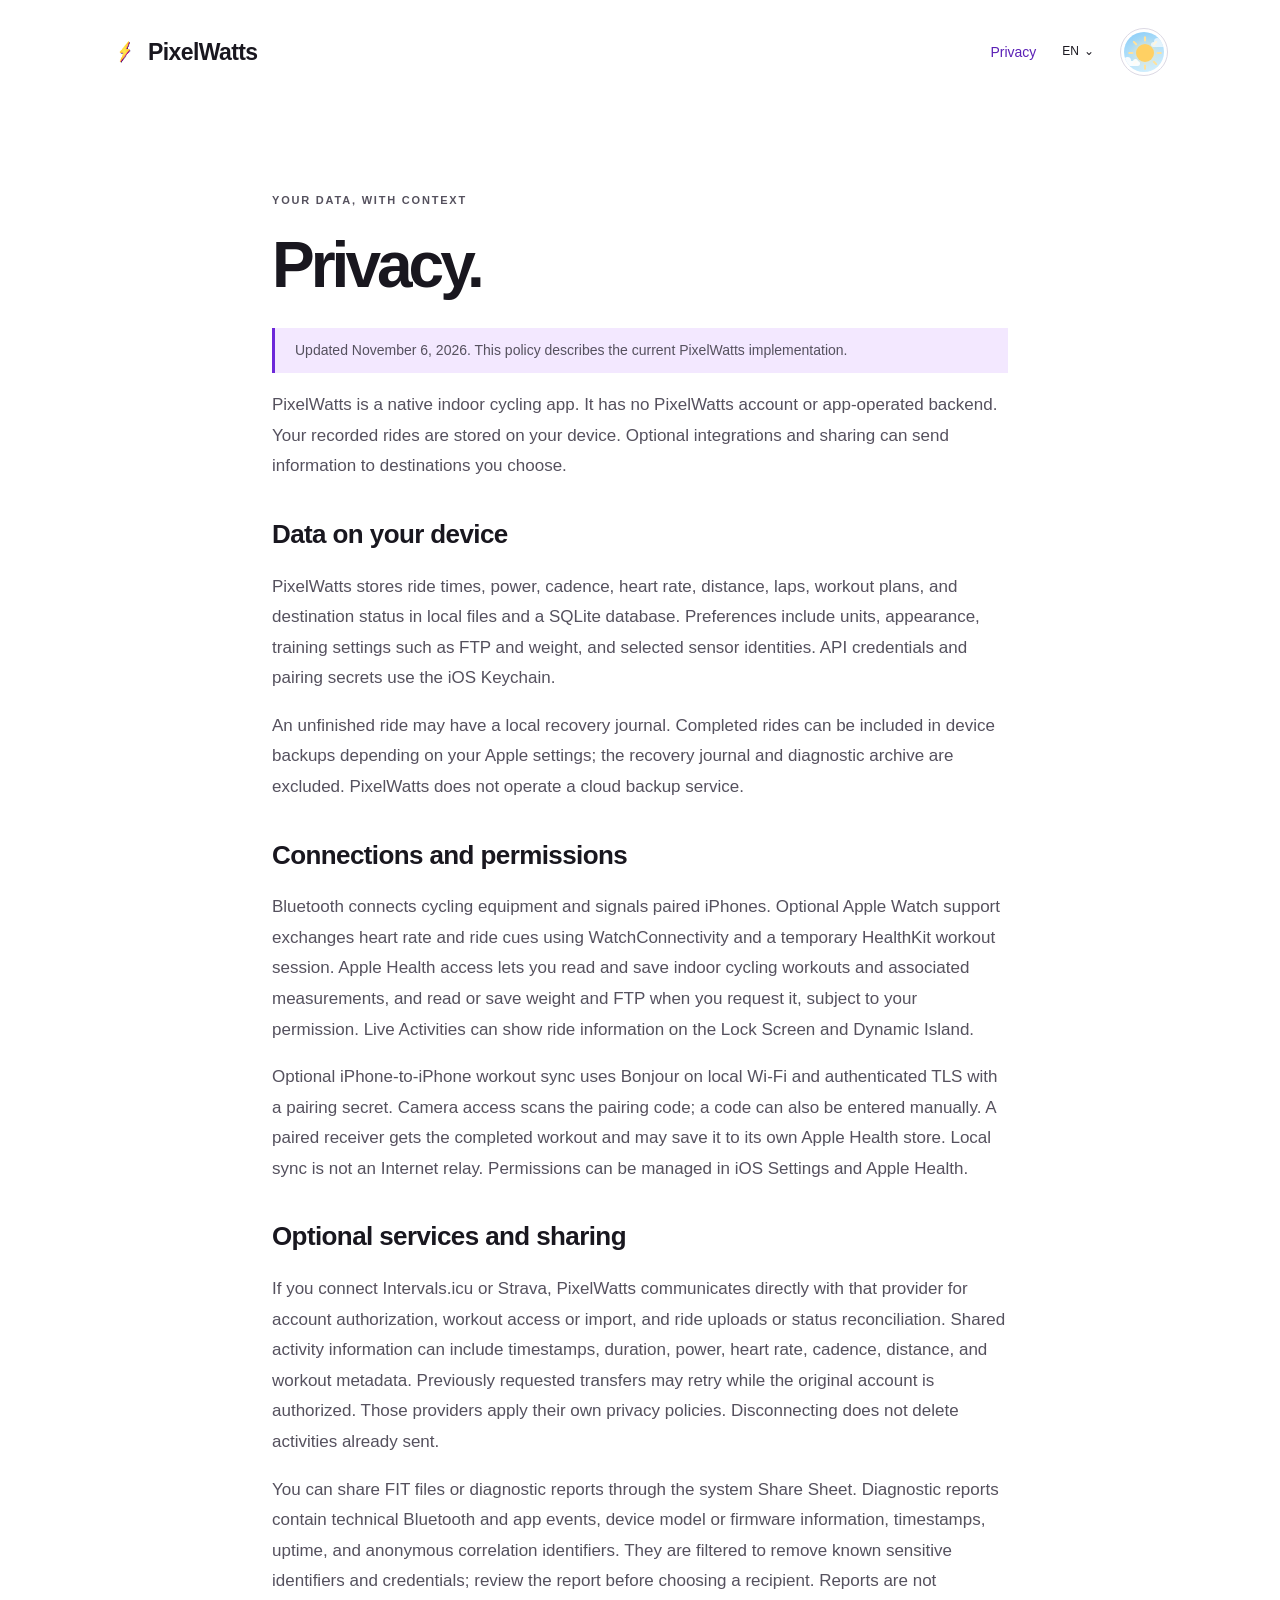
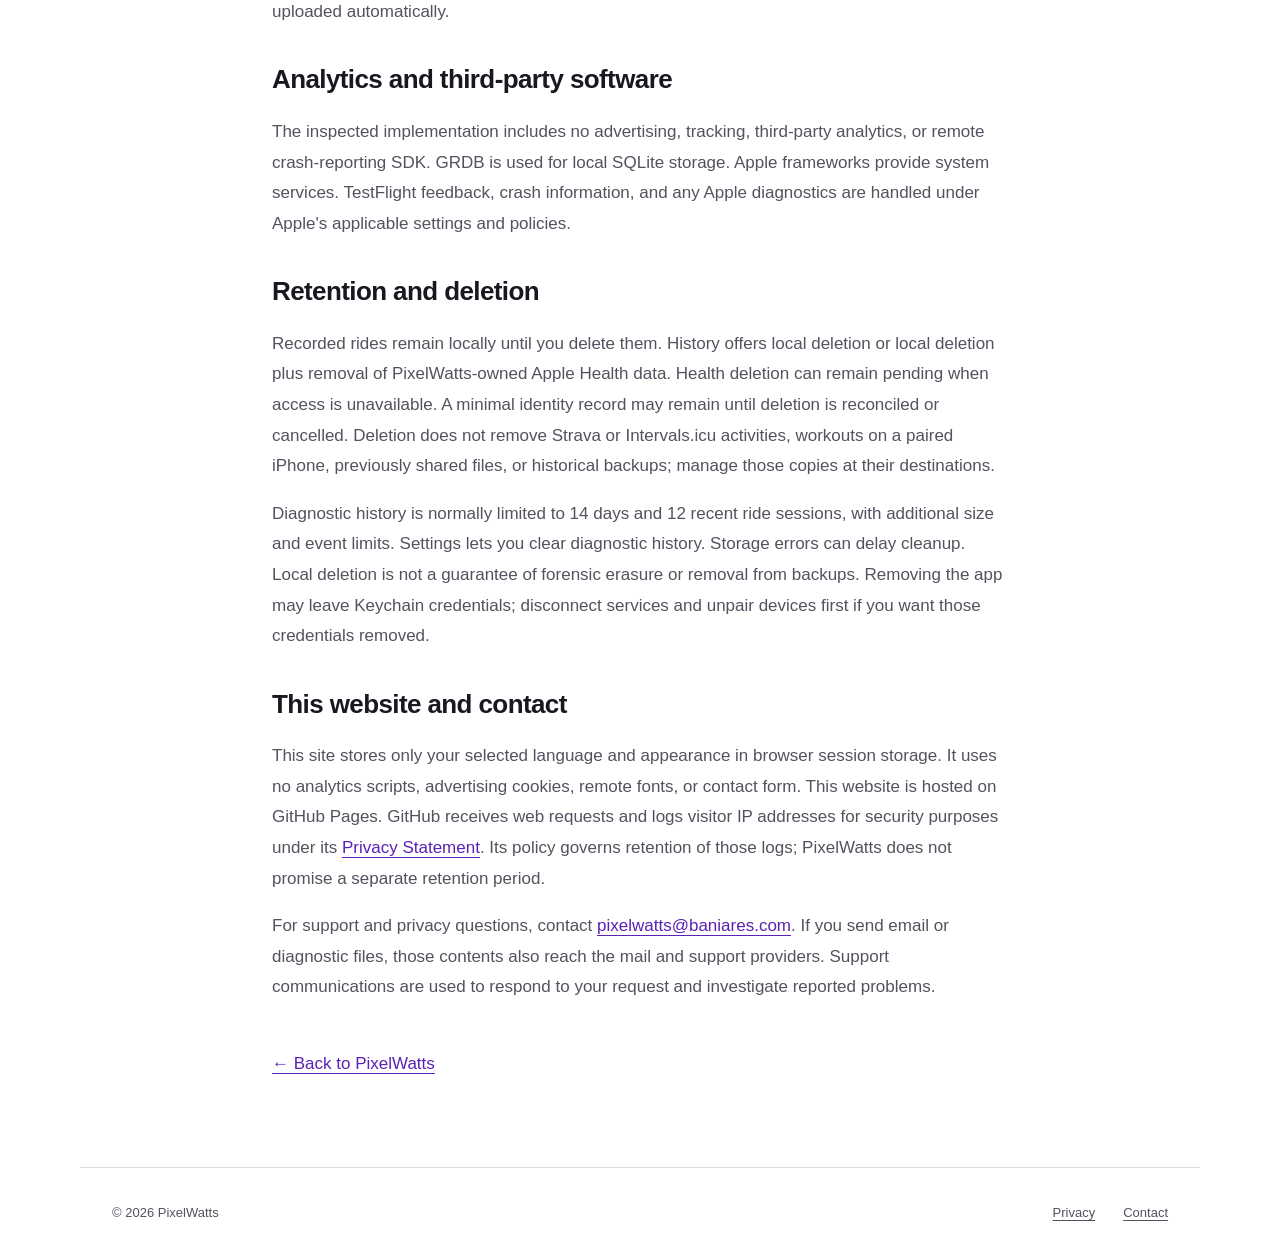
==== privacy/index.html @ 8589be97 "Publish PixelWatts landing page and privacy policy" ====
<!doctype html>
<html lang="en" data-page="privacy">
<head>
  <meta charset="utf-8">
  <meta name="viewport" content="width=device-width,initial-scale=1">
  <meta name="color-scheme" content="light dark">
  <meta name="description" content="How PixelWatts stores workout data, connects to optional services, and handles permissions and deletion.">
  <title>Privacy — PixelWatts</title>
  <link rel="icon" href="/assets/icon-light.png">
  <link rel="stylesheet" href="/style.css">
  <link rel="stylesheet" href="/assets/selectors.css">
  <script src="/assets/language.js"></script>
  <script src="/preferences.js"></script>
</head>
<body>
  <a class="skip" href="#main">Skip to content</a>
  <header class="shell">
    <a class="wordmark" href="/?lang=en" aria-label="PixelWatts home"><img src="/assets/bolt.png" alt="" width="26" height="26">PixelWatts</a>
    <nav aria-label="Main navigation"><a href="/privacy/?lang=en">Privacy</a>
<details class="language-menu"><summary aria-label="Choose language">EN <span aria-hidden="true">⌄</span></summary><div><a data-language-link="en" href="/privacy/?lang=en" lang="en" aria-current="page">English</a><a data-language-link="es-MX" href="/es/privacy/" lang="es-MX">Español (México)</a></div></details>
<button type="button" class="mode-toggle sky-toggle" role="switch" aria-label="Dark mode" aria-checked="false" data-toggle-mode hidden><span class="sky" aria-hidden="true"><span class="day-sky"></span><span class="night-sky"></span><span class="stars"><i></i><i></i><i></i><i></i><i></i></span><svg class="sun-rays" viewBox="0 0 40 40" fill="none"><path d="M20 5v3m0 24v3M5 20h3m24 0h3M9.4 9.4l2.2 2.2m16.8 16.8 2.2 2.2M9.4 30.6l2.2-2.2m16.8-16.8 2.2-2.2" stroke="currentColor" stroke-width="2" stroke-linecap="round"/></svg><span class="orb"></span><span class="moon-cutout"></span><span class="cloud cloud-one"></span><span class="cloud cloud-two"></span></span></button>
</nav>
  </header>
  <main id="main" class="policy shell">
    <p class="eyebrow">YOUR DATA, WITH CONTEXT</p>
    <h1>Privacy.</h1>
    <p class="notice">Updated November 6, 2026. This policy describes the current PixelWatts implementation.</p>
    <div id="policy-content">
      <p>PixelWatts is a native indoor cycling app. It has no PixelWatts account or app-operated backend. Your recorded rides are stored on your device. Optional integrations and sharing can send information to destinations you choose.</p>
      <h2>Data on your device</h2>
      <p>PixelWatts stores ride times, power, cadence, heart rate, distance, laps, workout plans, and destination status in local files and a SQLite database. Preferences include units, appearance, training settings such as FTP and weight, and selected sensor identities. API credentials and pairing secrets use the iOS Keychain.</p>
      <p>An unfinished ride may have a local recovery journal. Completed rides can be included in device backups depending on your Apple settings; the recovery journal and diagnostic archive are excluded. PixelWatts does not operate a cloud backup service.</p>
      <h2>Connections and permissions</h2>
      <p>Bluetooth connects cycling equipment and signals paired iPhones. Optional Apple Watch support exchanges heart rate and ride cues using WatchConnectivity and a temporary HealthKit workout session. Apple Health access lets you read and save indoor cycling workouts and associated measurements, and read or save weight and FTP when you request it, subject to your permission. Live Activities can show ride information on the Lock Screen and Dynamic Island.</p>
      <p>Optional iPhone-to-iPhone workout sync uses Bonjour on local Wi-Fi and authenticated TLS with a pairing secret. Camera access scans the pairing code; a code can also be entered manually. A paired receiver gets the completed workout and may save it to its own Apple Health store. Local sync is not an Internet relay. Permissions can be managed in iOS Settings and Apple Health.</p>
      <h2>Optional services and sharing</h2>
      <p>If you connect Intervals.icu or Strava, PixelWatts communicates directly with that provider for account authorization, workout access or import, and ride uploads or status reconciliation. Shared activity information can include timestamps, duration, power, heart rate, cadence, distance, and workout metadata. Previously requested transfers may retry while the original account is authorized. Those providers apply their own privacy policies. Disconnecting does not delete activities already sent.</p>
      <p>You can share FIT files or diagnostic reports through the system Share Sheet. Diagnostic reports contain technical Bluetooth and app events, device model or firmware information, timestamps, uptime, and anonymous correlation identifiers. They are filtered to remove known sensitive identifiers and credentials; review the report before choosing a recipient. Reports are not uploaded automatically.</p>
      <h2>Analytics and third-party software</h2>
      <p>The inspected implementation includes no advertising, tracking, third-party analytics, or remote crash-reporting SDK. GRDB is used for local SQLite storage. Apple frameworks provide system services. TestFlight feedback, crash information, and any Apple diagnostics are handled under Apple's applicable settings and policies.</p>
      <h2>Retention and deletion</h2>
      <p>Recorded rides remain locally until you delete them. History offers local deletion or local deletion plus removal of PixelWatts-owned Apple Health data. Health deletion can remain pending when access is unavailable. A minimal identity record may remain until deletion is reconciled or cancelled. Deletion does not remove Strava or Intervals.icu activities, workouts on a paired iPhone, previously shared files, or historical backups; manage those copies at their destinations.</p>
      <p>Diagnostic history is normally limited to 14 days and 12 recent ride sessions, with additional size and event limits. Settings lets you clear diagnostic history. Storage errors can delay cleanup. Local deletion is not a guarantee of forensic erasure or removal from backups. Removing the app may leave Keychain credentials; disconnect services and unpair devices first if you want those credentials removed.</p>
      <h2>This website and contact</h2>
      <p>This site stores only your selected language and appearance in browser session storage. It uses no analytics scripts, advertising cookies, remote fonts, or contact form. This website is hosted on GitHub Pages. GitHub receives web requests and logs visitor IP addresses for security purposes under its <a href="https://docs.github.com/en/site-policy/privacy-policies/github-general-privacy-statement">Privacy Statement</a>. Its policy governs retention of those logs; PixelWatts does not promise a separate retention period.</p>
      <p>For support and privacy questions, contact <a href="mailto:pixelwatts@baniares.com">pixelwatts@baniares.com</a>. If you send email or diagnostic files, those contents also reach the mail and support providers. Support communications are used to respond to your request and investigate reported problems.</p>
    </div>
    <a class="back" href="/?lang=en">← Back to PixelWatts</a>
  </main>
  <footer class="shell"><span>© 2026 PixelWatts</span><a href="/privacy/?lang=en">Privacy</a><a href="mailto:pixelwatts@baniares.com">Contact</a></footer>
</body>
</html>
---- style.css ----
:root{color-scheme:light;--bg:#fff;--surface:#ebf0f8;--warm:#fff9ee;--text:#19171f;--muted:#55515e;--accent:#6d28d9;--strong:#5b21b6;--line:#dcd9e4;--tint:#f3e8ff;font-family:-apple-system,BlinkMacSystemFont,"Segoe UI",sans-serif}
:root[data-appearance=dark]{color-scheme:dark;--bg:#121116;--surface:#1e2029;--warm:#242028;--text:#f6f3fa;--muted:#bcb7c8;--accent:#a78bfa;--strong:#c4b5fd;--line:#37313f;--tint:#24143d}
@media(prefers-color-scheme:dark){:root[data-appearance=system]{color-scheme:dark;--bg:#121116;--surface:#1e2029;--warm:#242028;--text:#f6f3fa;--muted:#bcb7c8;--accent:#a78bfa;--strong:#c4b5fd;--line:#37313f;--tint:#24143d}}
*{box-sizing:border-box}body{margin:0;background:var(--bg);color:var(--text);font-size:17px;line-height:1.6}a{color:var(--strong);text-underline-offset:.22em}button,select{font:inherit;color:inherit}button,a,select{-webkit-tap-highlight-color:transparent}button,select{cursor:pointer}a:focus-visible,button:focus-visible,select:focus-visible{outline:3px solid var(--accent);outline-offset:5px}.shell{max-width:1120px;margin:auto;padding-left:32px;padding-right:32px}header{min-height:104px;display:flex;align-items:center;justify-content:space-between;gap:24px}.wordmark{display:flex;align-items:center;gap:10px;font-weight:750;text-decoration:none;color:var(--text);letter-spacing:-.6px;font-size:23px}.wordmark img,.closing img{object-fit:contain}nav{display:flex;gap:8px}select{border:1px solid var(--line);background:var(--bg);border-radius:12px;min-height:44px;padding:0 12px;font-size:14px}.hero{display:grid;grid-template-columns:1.15fr 1fr;align-items:center;gap:68px;padding-top:72px;padding-bottom:120px}.eyebrow{font-size:11px;letter-spacing:1.8px;font-weight:750;color:var(--strong);margin-top:32px}h1{font-size:clamp(58px,6.4vw,86px);line-height:1.02;letter-spacing:-4px;margin:22px 0 28px;font-weight:760}.lead{font-size:21px;line-height:1.55;max-width:410px;color:var(--muted)}.cta{display:inline-flex;align-items:center;justify-content:center;background:var(--tint);color:var(--strong);border:1px solid var(--line);padding:11px 24px;border-radius:100px;font-size:16px;font-weight:650;margin:20px 0 6px}.quiet{font-size:13px;color:var(--muted);max-width:370px}.details{border-top:1px solid var(--line);padding-top:45px;padding-bottom:65px}h2{font-size:clamp(32px,4vw,49px);letter-spacing:-1.8px;line-height:1.15;font-weight:700;margin-top:18px}.feature-list{margin-top:50px;display:grid;grid-template-columns:repeat(3,1fr);gap:44px}.feature-list article{display:flex;gap:14px}.number{font-family:ui-monospace,monospace;font-size:12px;color:var(--accent);margin-top:4px}h3{font-size:19px;letter-spacing:-.4px;line-height:1.3;margin:0}.feature-list p{color:var(--muted);font-size:15px;line-height:1.7}.closing{padding-top:70px;padding-bottom:95px;text-align:center}.closing h2{margin-bottom:12px}.closing p{color:var(--muted);font-size:16px}footer{display:flex;align-items:center;justify-content:flex-end;gap:28px;border-top:1px solid var(--line);min-height:92px;font-size:13px;color:var(--muted)}footer span{margin-right:auto}footer a{color:var(--muted)}.policy{max-width:800px;padding-top:55px;padding-bottom:90px}.policy h1{font-size:64px;margin-bottom:30px}.policy h2{font-size:26px;letter-spacing:-.6px;margin-top:38px}.policy p{color:var(--muted);line-height:1.8}.notice{border-left:3px solid var(--accent);padding:10px 20px;background:var(--tint);font-size:14px}.back{display:inline-block;margin-top:30px}.skip{position:absolute;top:-100px;left:20px;padding:12px 20px;background:var(--bg);z-index:5}.skip:focus{top:10px}.sr-only{position:absolute;width:1px;height:1px;padding:0;margin:-1px;overflow:hidden;clip:rect(0,0,0,0);white-space:nowrap;border:0}
:root{--canvas:var(--bg);--theme-surface:var(--tint)}
nav{align-items:center;gap:16px}nav>a{font-size:14px;text-decoration:none}
.app-showcase{display:flex;flex-direction:column;align-items:center;justify-content:center;padding:32px 0;text-align:center}.product-icon{width:min(100%,280px);height:auto;border-radius:23%;display:block}.app-showcase p{font-weight:700;font-size:21px;letter-spacing:-.5px;margin:28px 0 0}.app-showcase span{display:block;color:var(--muted);font-size:14px;font-weight:400;letter-spacing:0;margin-top:5px}
h1,h2{white-space:pre-line}
@media(max-width:800px){.hero{gap:35px;padding-top:40px}.shell{padding-left:24px;padding-right:24px}h1{letter-spacing:-3px}.feature-list{grid-template-columns:1fr;gap:28px}.feature-list article{max-width:600px}.hero{padding-bottom:80px}}
@media(max-width:600px){header{flex-wrap:wrap;gap:14px;padding-top:22px;padding-bottom:12px}.wordmark{font-size:21px}nav{gap:6px}select{padding:0 7px;font-size:13px}.hero{grid-template-columns:1fr;gap:50px;padding-top:35px}.intro{max-width:420px}.closing{padding-top:40px;padding-bottom:65px}.policy{padding-top:30px}footer{gap:20px;flex-wrap:wrap;padding-top:20px;padding-bottom:20px}.eyebrow{font-size:10px}}
@media(prefers-reduced-motion:reduce){*,*::before,*::after{animation:none!important;transition:none!important;scroll-behavior:auto!important}}
---- assets/selectors.css ----
/* Selector markup and styling reused from Baniares/FitxFat-website. */
.mode-toggle { font: inherit; font-size: 12px; padding: 10px 13px; border: 1px solid var(--line); color: var(--text); background: var(--canvas); border-radius: 999px; cursor: pointer; white-space: nowrap; }
.mode-toggle:focus-visible { outline: 3px solid var(--accent); outline-offset: 6px; }
/* A quiet, self-contained day/night scene. Motion happens only when appearance changes. */
.sky-toggle { width: 48px; height: 48px; padding: 0; display: inline-grid; place-items: center; border-radius: 50%; position: relative; overflow: hidden; flex-shrink: 0; background: var(--canvas); }
.sky-toggle[hidden] { display: none; }
.sky-toggle:hover { background: var(--theme-surface); }
.sky { position: absolute; inset: 3px; border-radius: 50%; overflow: hidden; isolation: isolate; }
.day-sky, .night-sky { position: absolute; inset: 0; }
.day-sky { background: linear-gradient(160deg, #8acdf8, #d8f2ff); }
.night-sky { background: #14223c; opacity: 0; transition: opacity .55s ease; }
.orb { position: absolute; width: 18px; height: 18px; border-radius: 50%; left: 12px; top: 12px; background: #ffd063; box-shadow: 0 0 12px #ffeab5; transition: background .5s ease, box-shadow .5s ease, transform .6s cubic-bezier(.22,.8,.25,1); }
.sun-rays { position: absolute; width: 42px; height: 42px; left: 0; top: 0; color: #ffe19a; transition: transform .6s ease, opacity .3s ease; }
.moon-cutout { position: absolute; width: 18px; height: 18px; left: 12px; top: 12px; background: #14223c; border-radius: 50%; transform: translate(18px,-16px) scale(.2); opacity: 0; transition: transform .6s cubic-bezier(.22,.8,.25,1), opacity .35s ease; }
.cloud { position: absolute; height: 5px; border-radius: 8px; background: #fff; opacity: .9; transition: transform .6s ease, opacity .4s ease; }
.cloud::before, .cloud::after { content: ''; position: absolute; background: #fff; border-radius: 50%; }
.cloud::before { width: 7px; height: 7px; left: 3px; top: -4px; }
.cloud::after { width: 5px; height: 5px; right: 2px; top: -2px; }
.cloud-one { width: 19px; left: -3px; top: 29px; }
.cloud-two { width: 16px; right: -3px; top: 10px; opacity: .65; }
.stars { position: absolute; inset: 0; opacity: 0; transform: rotate(-18deg) scale(.8); transition: opacity .4s ease, transform .65s ease; }
.stars i { position: absolute; width: 2px; height: 2px; border-radius: 50%; background: #ecf2ff; box-shadow: 0 0 3px #c2d7ff80; }
.stars i:nth-child(1) { left: 10px; top: 10px; }
.stars i:nth-child(2) { left: 29px; top: 8px; width: 1.5px; height: 1.5px; }
.stars i:nth-child(3) { left: 33px; top: 26px; }
.stars i:nth-child(4) { left: 8px; top: 30px; width: 1.5px; height: 1.5px; }
.stars i:nth-child(5) { left: 25px; top: 34px; width: 1px; height: 1px; }
:root[data-appearance="dark"] .night-sky { opacity: 1; }
:root[data-appearance="dark"] .orb { background: #edf0de; box-shadow: 0 0 7px #b1c8e333; transform: translate(-2px,1px) scale(1.03); }
:root[data-appearance="dark"] .moon-cutout { opacity: 1; transform: translate(4px,-4px) scale(1.05); }
:root[data-appearance="dark"] .sun-rays { opacity: 0; transform: rotate(95deg) scale(.45); }
:root[data-appearance="dark"] .cloud { opacity: 0; transform: translate(12px,18px); }
:root[data-appearance="dark"] .stars { opacity: 1; transform: rotate(0deg) scale(1); transition-delay: .12s; }
@media (prefers-reduced-motion: reduce) { .sky *, .sky *::before, .sky *::after { transition: none !important; } }
.language-menu { position: relative; font-size: 12px; }
.language-menu summary { cursor: pointer; list-style: none; padding: 12px 10px; border-radius: 8px; white-space: nowrap; }
.language-menu summary::-webkit-details-marker { display: none; }
.language-menu summary:focus-visible { outline: 3px solid var(--accent); outline-offset: 3px; }
.language-menu > div { position: absolute; z-index: 10; right: 0; top: calc(100% + 5px); min-width: 176px; padding: 7px; border: 1px solid var(--line); border-radius: 12px; background: var(--canvas); box-shadow: 0 10px 28px #00000015; }
.language-menu > div a { display: block; padding: 10px 12px; font-size: 13px; text-decoration: none; border-radius: 7px; white-space: nowrap; }
.language-menu > div a:hover, .language-menu > div a[aria-current="page"] { background: var(--theme-surface); color: var(--accent); }
@media (max-width: 480px) { header { flex-wrap: wrap; } header nav { flex-basis: 100%; justify-content: space-between; } .sky-toggle { width: 48px; height: 48px; padding: 0; } }
.language-menu summary, .language-menu > div a { min-height: 44px; display: flex; align-items: center; gap: 5px; }
nav > a { min-height: 44px; display: inline-flex; align-items: center; }
/* Selection and hover have distinct jobs: a checkmark versus a quiet pointer cue. */
.language-menu > div { min-width: 196px; padding: 6px; }
.language-menu > div a { gap: 18px; transition: background-color 120ms ease, color 120ms ease; }
.language-menu > div a[aria-current="page"] { background: transparent; color: var(--accent); font-weight: 600; }
.language-menu > div a[aria-current="page"]::after { content: '✓'; margin-left: auto; color: var(--accent); font-size: 12px; }
.language-menu > div a:hover { background: color-mix(in srgb, var(--text) 7%, var(--canvas)); color: var(--text); text-decoration: none; }
@media (prefers-reduced-motion: reduce) { .language-menu > div a { transition: none; } }

.language-menu > div a[aria-current="page"]:hover { color: var(--accent); }
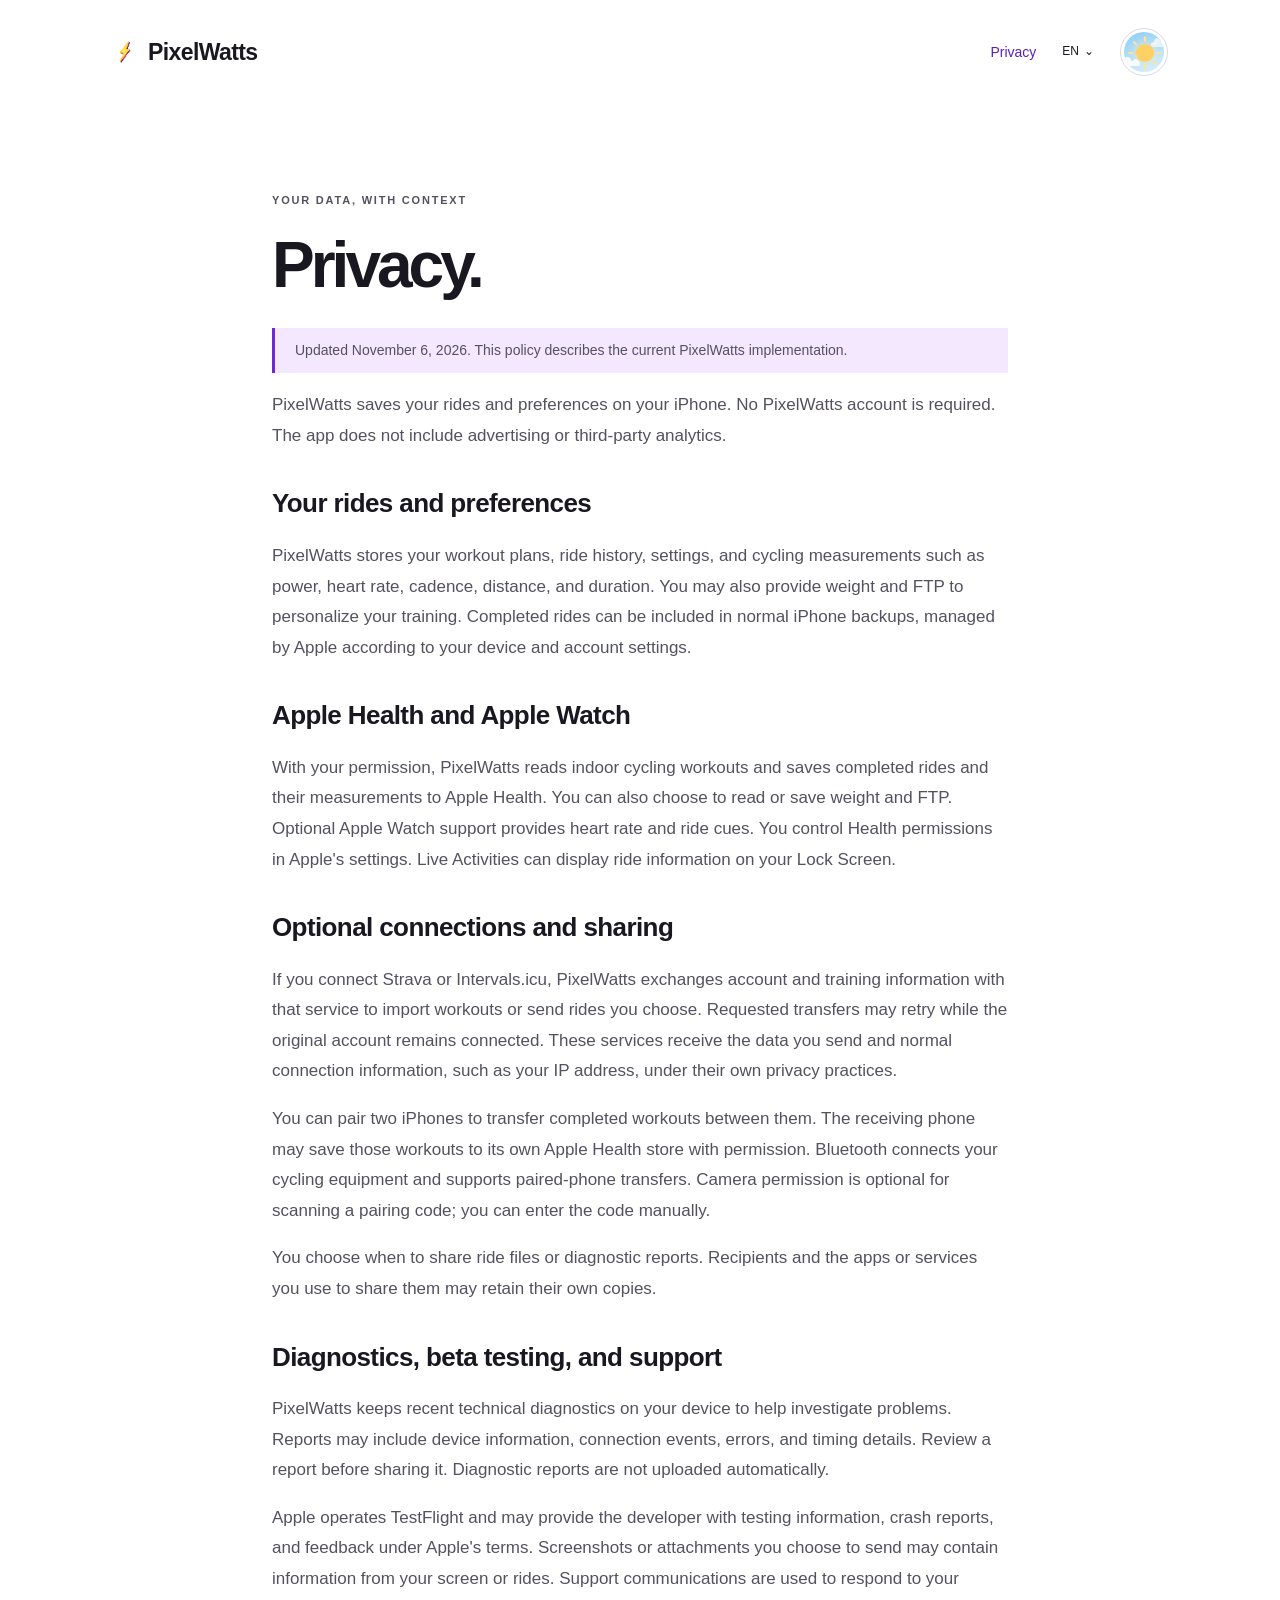
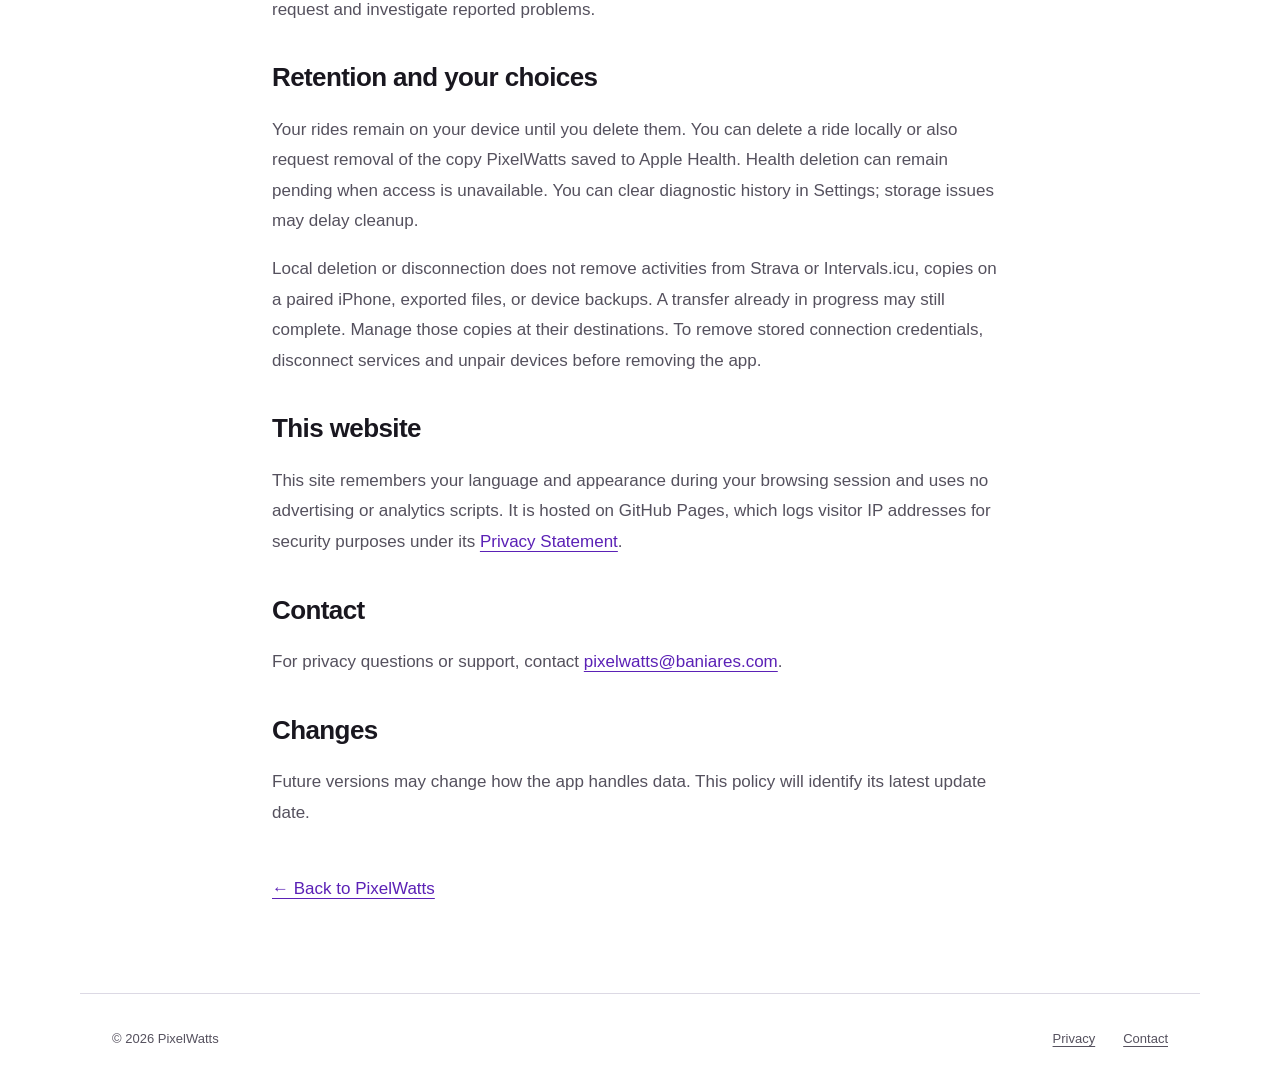
==== commit fc26bb78: "Simplify privacy policy around user data and choices" ====
--- a/privacy/index.html
+++ b/privacy/index.html
@@ -26,24 +26,28 @@
     <h1>Privacy.</h1>
     <p class="notice">Updated November 6, 2026. This policy describes the current PixelWatts implementation.</p>
     <div id="policy-content">
-      <p>PixelWatts is a native indoor cycling app. It has no PixelWatts account or app-operated backend. Your recorded rides are stored on your device. Optional integrations and sharing can send information to destinations you choose.</p>
-      <h2>Data on your device</h2>
-      <p>PixelWatts stores ride times, power, cadence, heart rate, distance, laps, workout plans, and destination status in local files and a SQLite database. Preferences include units, appearance, training settings such as FTP and weight, and selected sensor identities. API credentials and pairing secrets use the iOS Keychain.</p>
-      <p>An unfinished ride may have a local recovery journal. Completed rides can be included in device backups depending on your Apple settings; the recovery journal and diagnostic archive are excluded. PixelWatts does not operate a cloud backup service.</p>
-      <h2>Connections and permissions</h2>
-      <p>Bluetooth connects cycling equipment and signals paired iPhones. Optional Apple Watch support exchanges heart rate and ride cues using WatchConnectivity and a temporary HealthKit workout session. Apple Health access lets you read and save indoor cycling workouts and associated measurements, and read or save weight and FTP when you request it, subject to your permission. Live Activities can show ride information on the Lock Screen and Dynamic Island.</p>
-      <p>Optional iPhone-to-iPhone workout sync uses Bonjour on local Wi-Fi and authenticated TLS with a pairing secret. Camera access scans the pairing code; a code can also be entered manually. A paired receiver gets the completed workout and may save it to its own Apple Health store. Local sync is not an Internet relay. Permissions can be managed in iOS Settings and Apple Health.</p>
-      <h2>Optional services and sharing</h2>
-      <p>If you connect Intervals.icu or Strava, PixelWatts communicates directly with that provider for account authorization, workout access or import, and ride uploads or status reconciliation. Shared activity information can include timestamps, duration, power, heart rate, cadence, distance, and workout metadata. Previously requested transfers may retry while the original account is authorized. Those providers apply their own privacy policies. Disconnecting does not delete activities already sent.</p>
-      <p>You can share FIT files or diagnostic reports through the system Share Sheet. Diagnostic reports contain technical Bluetooth and app events, device model or firmware information, timestamps, uptime, and anonymous correlation identifiers. They are filtered to remove known sensitive identifiers and credentials; review the report before choosing a recipient. Reports are not uploaded automatically.</p>
-      <h2>Analytics and third-party software</h2>
-      <p>The inspected implementation includes no advertising, tracking, third-party analytics, or remote crash-reporting SDK. GRDB is used for local SQLite storage. Apple frameworks provide system services. TestFlight feedback, crash information, and any Apple diagnostics are handled under Apple's applicable settings and policies.</p>
-      <h2>Retention and deletion</h2>
-      <p>Recorded rides remain locally until you delete them. History offers local deletion or local deletion plus removal of PixelWatts-owned Apple Health data. Health deletion can remain pending when access is unavailable. A minimal identity record may remain until deletion is reconciled or cancelled. Deletion does not remove Strava or Intervals.icu activities, workouts on a paired iPhone, previously shared files, or historical backups; manage those copies at their destinations.</p>
-      <p>Diagnostic history is normally limited to 14 days and 12 recent ride sessions, with additional size and event limits. Settings lets you clear diagnostic history. Storage errors can delay cleanup. Local deletion is not a guarantee of forensic erasure or removal from backups. Removing the app may leave Keychain credentials; disconnect services and unpair devices first if you want those credentials removed.</p>
-      <h2>This website and contact</h2>
-      <p>This site stores only your selected language and appearance in browser session storage. It uses no analytics scripts, advertising cookies, remote fonts, or contact form. This website is hosted on GitHub Pages. GitHub receives web requests and logs visitor IP addresses for security purposes under its <a href="https://docs.github.com/en/site-policy/privacy-policies/github-general-privacy-statement">Privacy Statement</a>. Its policy governs retention of those logs; PixelWatts does not promise a separate retention period.</p>
-      <p>For support and privacy questions, contact <a href="mailto:pixelwatts@baniares.com">pixelwatts@baniares.com</a>. If you send email or diagnostic files, those contents also reach the mail and support providers. Support communications are used to respond to your request and investigate reported problems.</p>
+
+      <p>PixelWatts saves your rides and preferences on your iPhone. No PixelWatts account is required. The app does not include advertising or third-party analytics.</p>
+      <h2>Your rides and preferences</h2>
+      <p>PixelWatts stores your workout plans, ride history, settings, and cycling measurements such as power, heart rate, cadence, distance, and duration. You may also provide weight and FTP to personalize your training. Completed rides can be included in normal iPhone backups, managed by Apple according to your device and account settings.</p>
+      <h2>Apple Health and Apple Watch</h2>
+      <p>With your permission, PixelWatts reads indoor cycling workouts and saves completed rides and their measurements to Apple Health. You can also choose to read or save weight and FTP. Optional Apple Watch support provides heart rate and ride cues. You control Health permissions in Apple's settings. Live Activities can display ride information on your Lock Screen.</p>
+      <h2>Optional connections and sharing</h2>
+      <p>If you connect Strava or Intervals.icu, PixelWatts exchanges account and training information with that service to import workouts or send rides you choose. Requested transfers may retry while the original account remains connected. These services receive the data you send and normal connection information, such as your IP address, under their own privacy practices.</p>
+      <p>You can pair two iPhones to transfer completed workouts between them. The receiving phone may save those workouts to its own Apple Health store with permission. Bluetooth connects your cycling equipment and supports paired-phone transfers. Camera permission is optional for scanning a pairing code; you can enter the code manually.</p>
+      <p>You choose when to share ride files or diagnostic reports. Recipients and the apps or services you use to share them may retain their own copies.</p>
+      <h2>Diagnostics, beta testing, and support</h2>
+      <p>PixelWatts keeps recent technical diagnostics on your device to help investigate problems. Reports may include device information, connection events, errors, and timing details. Review a report before sharing it. Diagnostic reports are not uploaded automatically.</p>
+      <p>Apple operates TestFlight and may provide the developer with testing information, crash reports, and feedback under Apple's terms. Screenshots or attachments you choose to send may contain information from your screen or rides. Support communications are used to respond to your request and investigate reported problems.</p>
+      <h2>Retention and your choices</h2>
+      <p>Your rides remain on your device until you delete them. You can delete a ride locally or also request removal of the copy PixelWatts saved to Apple Health. Health deletion can remain pending when access is unavailable. You can clear diagnostic history in Settings; storage issues may delay cleanup.</p>
+      <p>Local deletion or disconnection does not remove activities from Strava or Intervals.icu, copies on a paired iPhone, exported files, or device backups. A transfer already in progress may still complete. Manage those copies at their destinations. To remove stored connection credentials, disconnect services and unpair devices before removing the app.</p>
+      <h2>This website</h2>
+      <p>This site remembers your language and appearance during your browsing session and uses no advertising or analytics scripts. It is hosted on GitHub Pages, which logs visitor IP addresses for security purposes under its <a href="https://docs.github.com/en/site-policy/privacy-policies/github-general-privacy-statement">Privacy Statement</a>.</p>
+      <h2>Contact</h2>
+      <p>For privacy questions or support, contact <a href="mailto:pixelwatts@baniares.com">pixelwatts@baniares.com</a>.</p>
+      <h2>Changes</h2>
+      <p>Future versions may change how the app handles data. This policy will identify its latest update date.</p>
     </div>
     <a class="back" href="/?lang=en">← Back to PixelWatts</a>
   </main>
